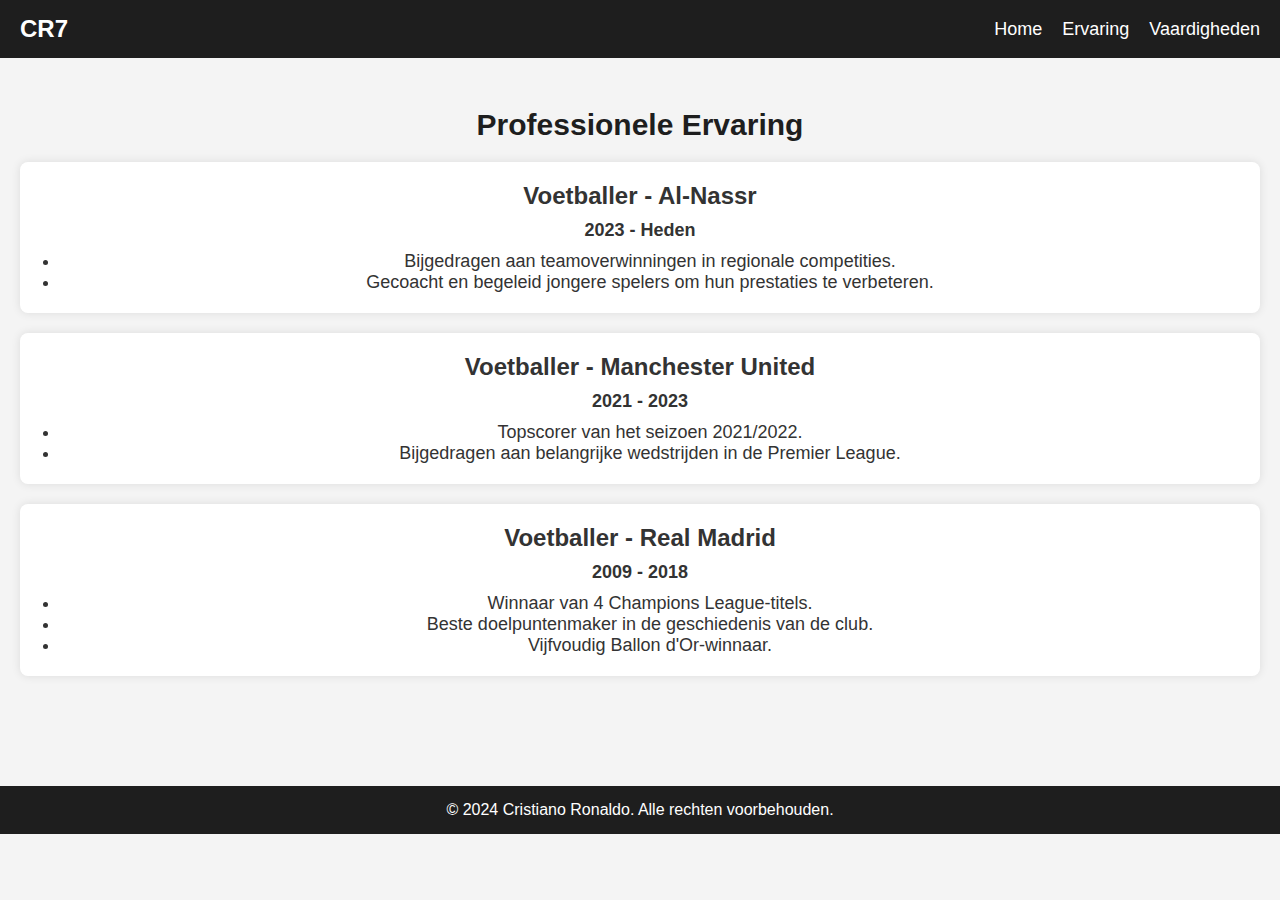
==== ervaring.html @ 6752712a "basis code" ====
<!DOCTYPE html>
<html lang="nl">
	<head>
		<meta charset="UTF-8" />
		<meta name="viewport" content="width=device-width, initial-scale=1.0" />
		<title>Ervaring - Cristiano Ronaldo</title>
		<meta
			name="description"
			content="Bekijk de professionele ervaring van Cristiano Ronaldo."
		/>
		<link rel="stylesheet" href="style.css" />
	</head>
	<body>
		<header>
			<nav>
				<div class="logo">CR7</div>
				<div class="hamburger" id="hamburger">
					<span></span>
					<span></span>
					<span></span>
				</div>
				<ul class="nav-links" id="nav-links">
					<li><a href="index.html">Home</a></li>
					<li><a href="ervaring.html">Ervaring</a></li>
					<li><a href="vaardigheden.html">Vaardigheden</a></li>
				</ul>
			</nav>
		</header>

		<main>
			<section class="ervaring">
				<h1>Professionele Ervaring</h1>
				<article>
					<h2>Voetballer - Al-Nassr</h2>
					<p><strong>2023 - Heden</strong></p>
					<ul>
						<li>Bijgedragen aan teamoverwinningen in regionale competities.</li>
						<li>
							Gecoacht en begeleid jongere spelers om hun prestaties te
							verbeteren.
						</li>
					</ul>
				</article>
				<article>
					<h2>Voetballer - Manchester United</h2>
					<p><strong>2021 - 2023</strong></p>
					<ul>
						<li>Topscorer van het seizoen 2021/2022.</li>
						<li>
							Bijgedragen aan belangrijke wedstrijden in de Premier League.
						</li>
					</ul>
				</article>
				<article>
					<h2>Voetballer - Real Madrid</h2>
					<p><strong>2009 - 2018</strong></p>
					<ul>
						<li>Winnaar van 4 Champions League-titels.</li>
						<li>Beste doelpuntenmaker in de geschiedenis van de club.</li>
						<li>Vijfvoudig Ballon d'Or-winnaar.</li>
					</ul>
				</article>
			</section>
		</main>

		<footer>
			<p>&copy; 2024 Cristiano Ronaldo. Alle rechten voorbehouden.</p>
		</footer>
	</body>
</html>
---- style.css ----
/* Algemeen */
* {
	margin: 0;
	padding: 0;
	box-sizing: border-box;
	font-family: Arial, sans-serif;
}

body {
	background-color: #f4f4f4;
	color: #333;
}

/* Header */
header {
	background-color: #1e1e1e;
	color: #fff;
	padding: 15px 0;
	position: sticky;
	top: 0;
	z-index: 1000;
}

nav {
	display: flex;
	justify-content: space-between;
	align-items: center;
	padding: 0 20px;
}

nav .logo {
	font-size: 24px;
	font-weight: bold;
}

nav .hamburger {
	display: none;
	cursor: pointer;
}

nav .hamburger span {
	display: block;
	width: 25px;
	height: 3px;
	margin: 5px auto;
	background-color: #fff;
}

nav .nav-links {
	display: flex;
	gap: 20px;
}

nav .nav-links li {
	list-style: none;
}

nav .nav-links a {
	color: #fff;
	text-decoration: none;
	font-size: 18px;
	transition: color 0.3s;
}

nav .nav-links a:hover {
	color: #ffcc00;
}

/* Mobile Menu */
@media (max-width: 768px) {
	nav .nav-links {
		position: absolute;
		top: 60px;
		right: 0;
		background-color: #1e1e1e;
		width: 100%;
		height: 100vh;
		flex-direction: column;
		justify-content: center;
		display: none;
	}

	nav .nav-links.active {
		display: flex;
	}

	.hamburger {
		display: block;
	}

	.hamburger.active span:nth-child(1) {
		transform: rotate(45deg);
		position: relative;
		top: 6px;
	}

	.hamburger.active span:nth-child(2) {
		opacity: 0;
	}

	.hamburger.active span:nth-child(3) {
		transform: rotate(-45deg);
		position: relative;
		top: -6px;
	}
}

/* Main Content */
main {
	padding: 50px 20px;
	text-align: center;
}

.intro {
	max-width: 800px;
	margin: 0 auto;
	padding: 20px;
}

.intro h1 {
	font-size: 36px;
	margin-bottom: 20px;
}

.intro p {
	font-size: 20px;
	line-height: 1.5;
	margin-bottom: 20px;
}

.intro .btn {
	padding: 10px 20px;
	background-color: #ffcc00;
	color: #1e1e1e;
	text-decoration: none;
	font-size: 18px;
	border-radius: 5px;
	margin: 5px;
	transition: background-color 0.3s;
}

.intro .btn:hover {
	background-color: #ff9900;
}

/* Ervaring en Vaardigheden */
section h1 {
	font-size: 30px;
	margin-bottom: 20px;
	color: #1e1e1e;
}

article {
	background-color: #fff;
	padding: 20px;
	margin-bottom: 20px;
	border-radius: 8px;
	box-shadow: 0 0 10px rgba(0, 0, 0, 0.1);
}

article h2 {
	font-size: 24px;
	margin-bottom: 10px;
}

article p {
	font-size: 18px;
	margin-bottom: 10px;
}

article ul {
	list-style-type: disc;
	margin-left: 20px;
	font-size: 18px;
}

/* Footer */
footer {
	background-color: #1e1e1e;
	color: #fff;
	text-align: center;
	padding: 15px 0;
	margin-top: 40px;
}

/* Animaties */
nav .nav-links a {
	transition: transform 0.3s ease;
}

nav .nav-links a:hover {
	transform: scale(1.1);
}

/* Responsieve ontwerp */
@media (max-width: 768px) {
	.intro h1 {
		font-size: 28px;
	}

	.intro p {
		font-size: 18px;
	}

	.btn {
		font-size: 16px;
	}
}
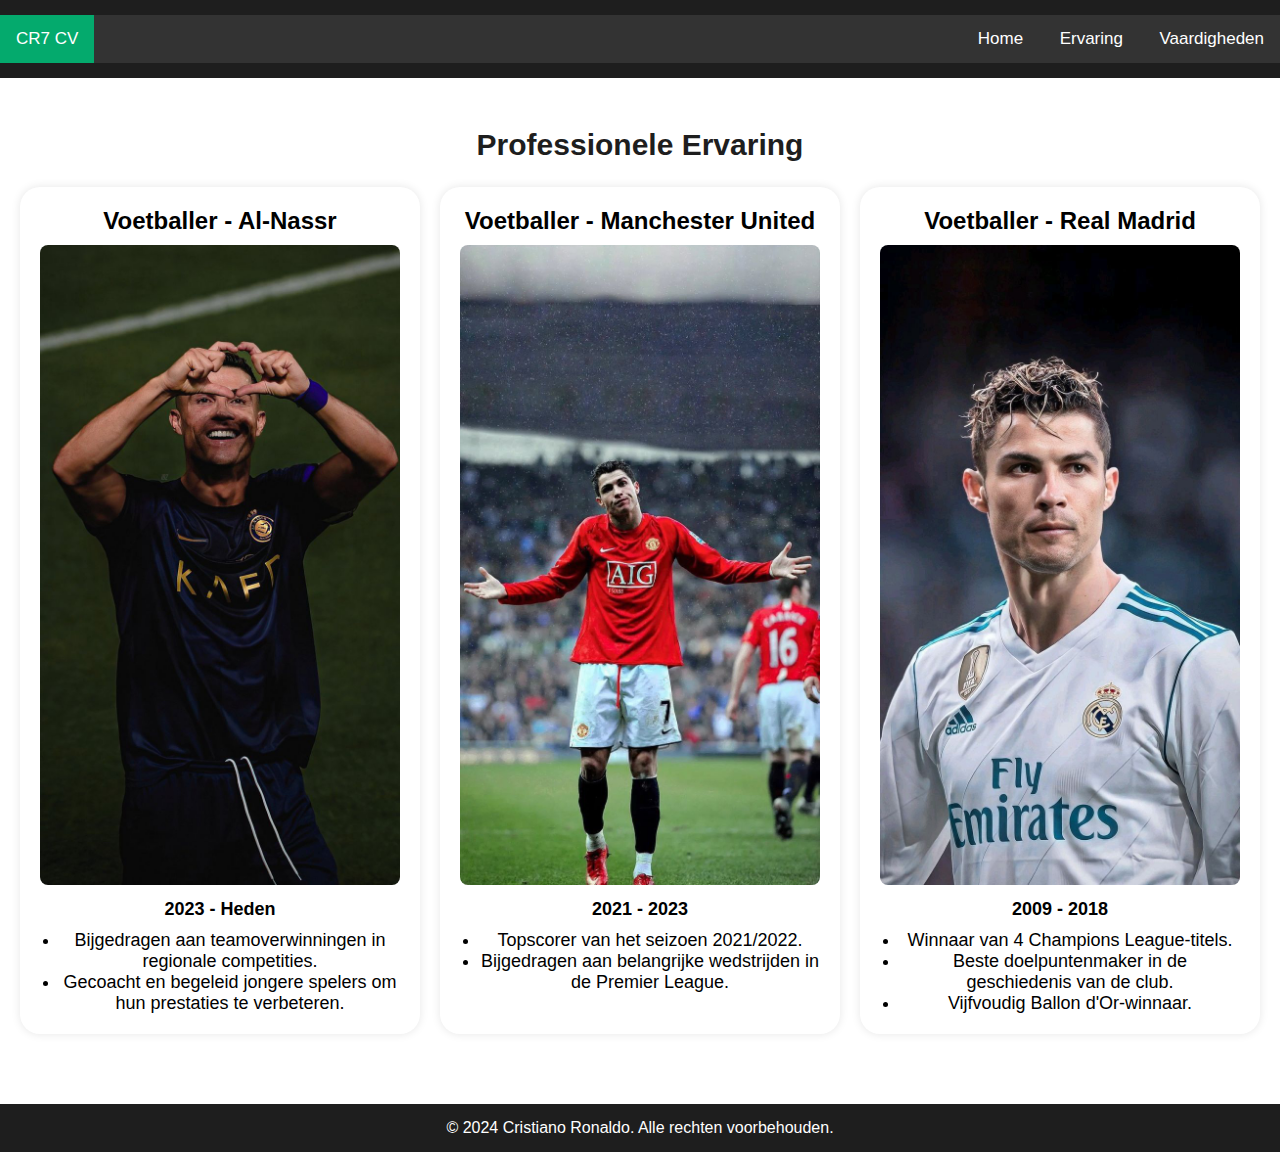
==== commit 9bda8915: "final result" ====
--- a/ervaring.html
+++ b/ervaring.html
@@ -12,59 +12,81 @@
 	</head>
 	<body>
 		<header>
-			<nav>
-				<div class="logo">CR7</div>
-				<div class="hamburger" id="hamburger">
-					<span></span>
-					<span></span>
-					<span></span>
+			<div class="topnav">
+				<a href="#home" class="active">CR7 CV</a>
+				<div id="myLinks">
+					<a href="index.html">Home</a>
+					<a href="ervaring.html">Ervaring</a>
+					<a href="vaardigheden.html">Vaardigheden</a>
 				</div>
-				<ul class="nav-links" id="nav-links">
-					<li><a href="index.html">Home</a></li>
-					<li><a href="ervaring.html">Ervaring</a></li>
-					<li><a href="vaardigheden.html">Vaardigheden</a></li>
-				</ul>
-			</nav>
+				<a href="javascript:void(0);" class="icon" onclick="myFunction()">
+					<i class="fa fa-bars"></i>
+				</a>
+			</div>
 		</header>
-
 		<main>
 			<section class="ervaring">
 				<h1>Professionele Ervaring</h1>
-				<article>
-					<h2>Voetballer - Al-Nassr</h2>
-					<p><strong>2023 - Heden</strong></p>
-					<ul>
-						<li>Bijgedragen aan teamoverwinningen in regionale competities.</li>
-						<li>
-							Gecoacht en begeleid jongere spelers om hun prestaties te
-							verbeteren.
-						</li>
-					</ul>
-				</article>
-				<article>
-					<h2>Voetballer - Manchester United</h2>
-					<p><strong>2021 - 2023</strong></p>
-					<ul>
-						<li>Topscorer van het seizoen 2021/2022.</li>
-						<li>
-							Bijgedragen aan belangrijke wedstrijden in de Premier League.
-						</li>
-					</ul>
-				</article>
-				<article>
-					<h2>Voetballer - Real Madrid</h2>
-					<p><strong>2009 - 2018</strong></p>
-					<ul>
-						<li>Winnaar van 4 Champions League-titels.</li>
-						<li>Beste doelpuntenmaker in de geschiedenis van de club.</li>
-						<li>Vijfvoudig Ballon d'Or-winnaar.</li>
-					</ul>
-				</article>
+				<div class="ervaring-container">
+					<article>
+						<h2>Voetballer - Al-Nassr</h2>
+						<img
+							src="imgas/Cristiano Ronaldo Wallpaper 🖤🫶.png"
+							alt="Cristiano Ronaldo bij Al-Nassr"
+						/>
+						<p><strong>2023 - Heden</strong></p>
+						<ul>
+							<li>
+								Bijgedragen aan teamoverwinningen in regionale competities.
+							</li>
+							<li>
+								Gecoacht en begeleid jongere spelers om hun prestaties te
+								verbeteren.
+							</li>
+						</ul>
+					</article>
+					<article>
+						<h2>Voetballer - Manchester United</h2>
+						<img
+							src="imgas/9086e6ac-4cc6-4d2a-8f30-d3433475a457.png"
+							alt="Cristiano Ronaldo bij Manchester United"
+						/>
+						<p><strong>2021 - 2023</strong></p>
+						<ul>
+							<li>Topscorer van het seizoen 2021/2022.</li>
+							<li>
+								Bijgedragen aan belangrijke wedstrijden in de Premier League.
+							</li>
+						</ul>
+					</article>
+					<article>
+						<h2>Voetballer - Real Madrid</h2>
+						<img
+							src="imgas/RONALDO 4K.jpeg"
+							alt="Cristiano Ronaldo bij Real Madrid"
+						/>
+						<p><strong>2009 - 2018</strong></p>
+						<ul>
+							<li>Winnaar van 4 Champions League-titels.</li>
+							<li>Beste doelpuntenmaker in de geschiedenis van de club.</li>
+							<li>Vijfvoudig Ballon d'Or-winnaar.</li>
+						</ul>
+					</article>
+				</div>
 			</section>
 		</main>
-
 		<footer>
 			<p>&copy; 2024 Cristiano Ronaldo. Alle rechten voorbehouden.</p>
 		</footer>
+		<script>
+			function myFunction() {
+				var x = document.getElementById("myLinks");
+				if (x.style.display === "block") {
+					x.style.display = "none";
+				} else {
+					x.style.display = "block";
+				}
+			}
+		</script>
 	</body>
 </html>
--- a/style.css
+++ b/style.css
@@ -1,4 +1,3 @@
-/* Algemeen */
 * {
 	margin: 0;
 	padding: 0;
@@ -6,12 +5,13 @@
 	font-family: Arial, sans-serif;
 }
 
-body {
-	background-color: #f4f4f4;
-	color: #333;
-}
-
-/* Header */
+body,
+html {
+	margin: 0;
+	padding: 0;
+	height: auto;
+}
+
 header {
 	background-color: #1e1e1e;
 	color: #fff;
@@ -21,94 +21,15 @@
 	z-index: 1000;
 }
 
-nav {
-	display: flex;
-	justify-content: space-between;
-	align-items: center;
-	padding: 0 20px;
-}
-
-nav .logo {
-	font-size: 24px;
-	font-weight: bold;
-}
-
-nav .hamburger {
-	display: none;
-	cursor: pointer;
-}
-
-nav .hamburger span {
-	display: block;
-	width: 25px;
-	height: 3px;
-	margin: 5px auto;
-	background-color: #fff;
-}
-
-nav .nav-links {
-	display: flex;
-	gap: 20px;
-}
-
-nav .nav-links li {
-	list-style: none;
-}
-
-nav .nav-links a {
-	color: #fff;
-	text-decoration: none;
-	font-size: 18px;
-	transition: color 0.3s;
-}
-
-nav .nav-links a:hover {
-	color: #ffcc00;
-}
-
 /* Mobile Menu */
-@media (max-width: 768px) {
-	nav .nav-links {
-		position: absolute;
-		top: 60px;
-		right: 0;
-		background-color: #1e1e1e;
-		width: 100%;
-		height: 100vh;
-		flex-direction: column;
-		justify-content: center;
-		display: none;
-	}
-
-	nav .nav-links.active {
-		display: flex;
-	}
-
-	.hamburger {
-		display: block;
-	}
-
-	.hamburger.active span:nth-child(1) {
-		transform: rotate(45deg);
-		position: relative;
-		top: 6px;
-	}
-
-	.hamburger.active span:nth-child(2) {
-		opacity: 0;
-	}
-
-	.hamburger.active span:nth-child(3) {
-		transform: rotate(-45deg);
-		position: relative;
-		top: -6px;
-	}
-}
 
 /* Main Content */
 main {
 	padding: 50px 20px;
 	text-align: center;
+	display: flex;
+	justify-content: center;
+	align-items: center;
 }
 
 .intro {
@@ -143,7 +64,6 @@
 	background-color: #ff9900;
 }
 
-/* Ervaring en Vaardigheden */
 section h1 {
 	font-size: 30px;
 	margin-bottom: 20px;
@@ -174,16 +94,13 @@
 	font-size: 18px;
 }
 
-/* Footer */
 footer {
 	background-color: #1e1e1e;
 	color: #fff;
 	text-align: center;
 	padding: 15px 0;
-	margin-top: 40px;
-}
-
-/* Animaties */
+}
+
 nav .nav-links a {
 	transition: transform 0.3s ease;
 }
@@ -192,17 +109,132 @@
 	transform: scale(1.1);
 }
 
-/* Responsieve ontwerp */
-@media (max-width: 768px) {
-	.intro h1 {
-		font-size: 28px;
+.slider-wrapper {
+	width: 100%;
+	overflow: hidden;
+	position: relative;
+}
+
+.slider {
+	display: flex;
+	scroll-snap-type: x mandatory;
+	overflow-x: auto;
+	scroll-behavior: smooth;
+	width: 100%;
+}
+
+.slide {
+	scroll-snap-align: center;
+	flex: none;
+	width: 100%;
+	height: auto;
+}
+
+.slide img {
+	width: auto;
+	height: auto;
+	display: block;
+}
+
+.slider-nav {
+	display: flex;
+	justify-content: center;
+	margin-top: 10px;
+}
+
+.slider-nav a {
+	text-decoration: none;
+	padding: 5px 10px;
+	margin: 0 5px;
+	background-color: #ffcc00;
+	color: #1e1e1e;
+	border-radius: 5px;
+	transition: background-color 0.3s ease;
+}
+
+.slider-nav a:hover {
+	background-color: #ff9900;
+}
+
+.ervaring-container {
+	display: flex;
+	gap: 20px;
+	justify-content: center;
+	flex-wrap: wrap;
+	margin-top: 25px;
+}
+
+.ervaring-container article {
+	flex: 1;
+	max-width: 400px;
+	background-color: #fff;
+	padding: 20px;
+	border-radius: 20px;
+	box-shadow: 0 0 10px rgba(0, 0, 0, 0.1);
+	text-align: center;
+}
+
+.ervaring-container img {
+	width: 100%;
+	height: auto;
+	border-radius: 8px;
+	margin-bottom: 10px;
+}
+
+.mobile-container {
+	max-width: 480px;
+	margin: auto;
+	background-color: #555;
+	height: 500px;
+	color: white;
+	border-radius: 10px;
+}
+
+.topnav {
+	overflow: hidden;
+	background-color: #333;
+	position: relative;
+}
+
+.topnav #myLinks {
+	display: none;
+}
+
+.topnav a {
+	color: white;
+	padding: 14px 16px;
+	text-decoration: none;
+	font-size: 17px;
+	display: block;
+}
+
+.topnav a.icon {
+	background: black;
+	display: block;
+	position: absolute;
+	right: 0;
+	top: 0;
+}
+
+.topnav a:hover {
+	background-color: #ddd;
+	color: black;
+}
+
+.active {
+	background-color: #04aa6d;
+	color: white;
+}
+
+@media (min-width: 480px) {
+	.topnav a {
+		display: inline-block;
 	}
-
-	.intro p {
-		font-size: 18px;
+	.topnav #myLinks {
+		display: inline-block !important;
+		float: right;
 	}
-
-	.btn {
-		font-size: 16px;
+	.topnav a.icon {
+		display: none;
 	}
 }
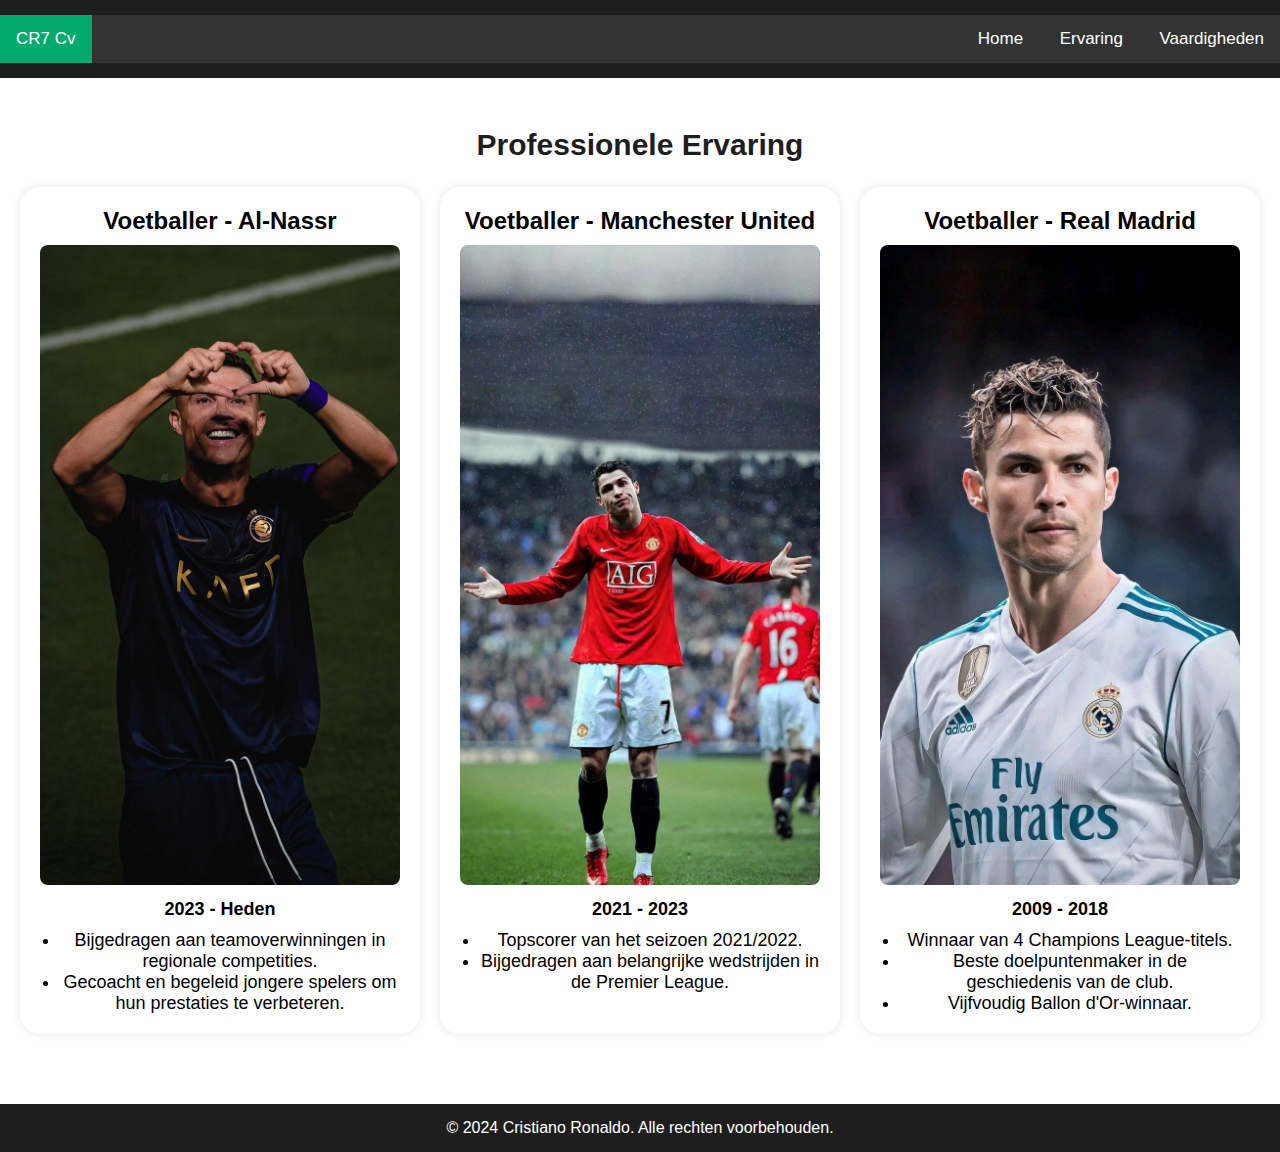
==== commit a9fbea12: "final result1" ====
--- a/ervaring.html
+++ b/ervaring.html
@@ -13,7 +13,7 @@
 	<body>
 		<header>
 			<div class="topnav">
-				<a href="#home" class="active">CR7 CV</a>
+				<a href="#home" class="active">CR7 Cv</a>
 				<div id="myLinks">
 					<a href="index.html">Home</a>
 					<a href="ervaring.html">Ervaring</a>
--- a/style.css
+++ b/style.css
@@ -21,9 +21,6 @@
 	z-index: 1000;
 }
 
-/* Mobile Menu */
-
-/* Main Content */
 main {
 	padding: 50px 20px;
 	text-align: center;
@@ -99,20 +96,6 @@
 	color: #fff;
 	text-align: center;
 	padding: 15px 0;
-}
-
-nav .nav-links a {
-	transition: transform 0.3s ease;
-}
-
-nav .nav-links a:hover {
-	transform: scale(1.1);
-}
-
-.slider-wrapper {
-	width: 100%;
-	overflow: hidden;
-	position: relative;
 }
 
 .slider {
